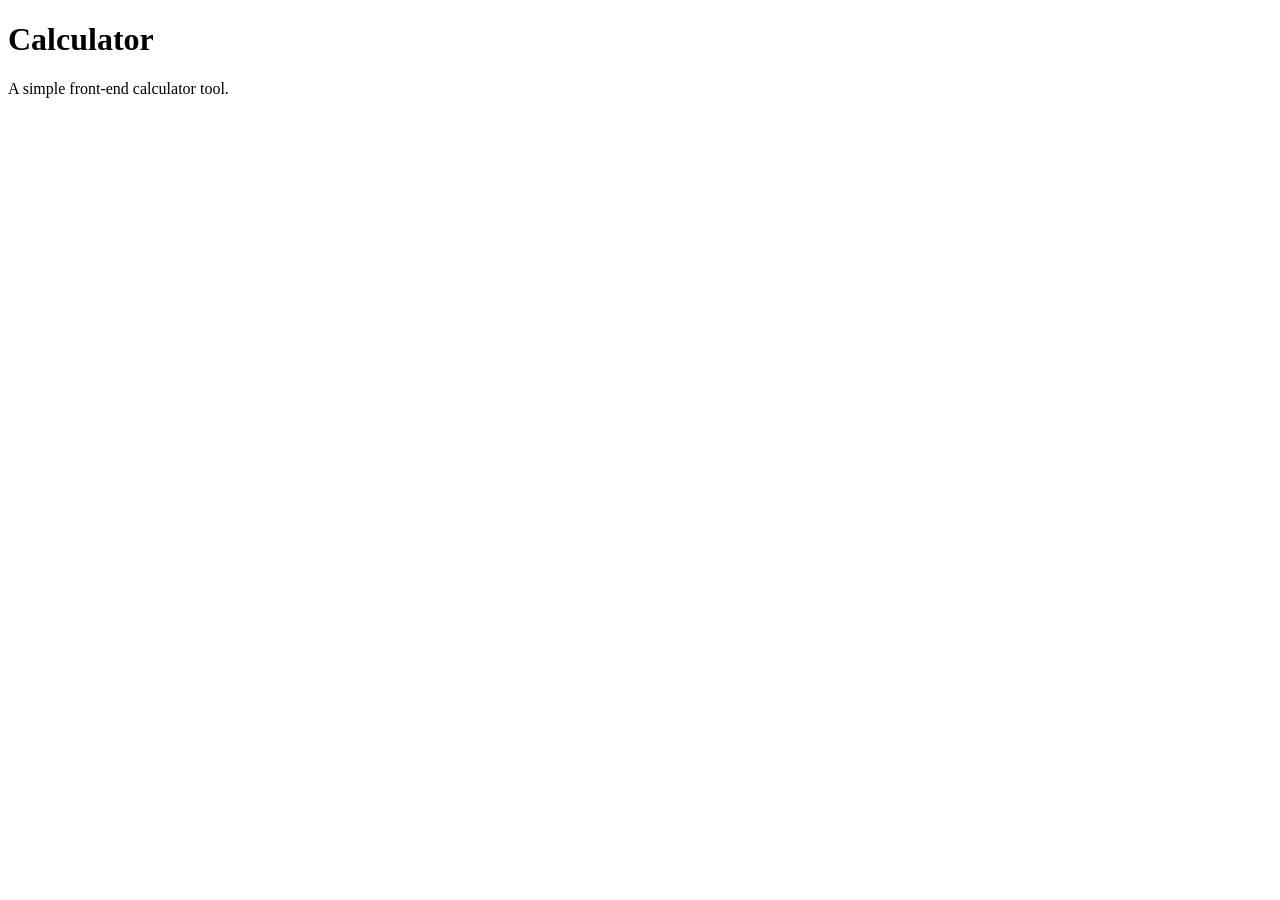
==== examples/calculator/index.html @ 197e3ed9 "[vm-ssh] Add instructions for VM SSH based approach" ====
<!DOCTYPE html>
<html lang="en">
<head>
    <meta charset="UTF-8">
    <meta name="viewport" content="width=device-width, initial-scale=1.0">
    <title>Calculator</title>
</head>
<body>
    <h1>Calculator</h1>
    <p>A simple front-end calculator tool.</p>
    <!-- Basic boilerplate for calculator -->
</body>
</html>
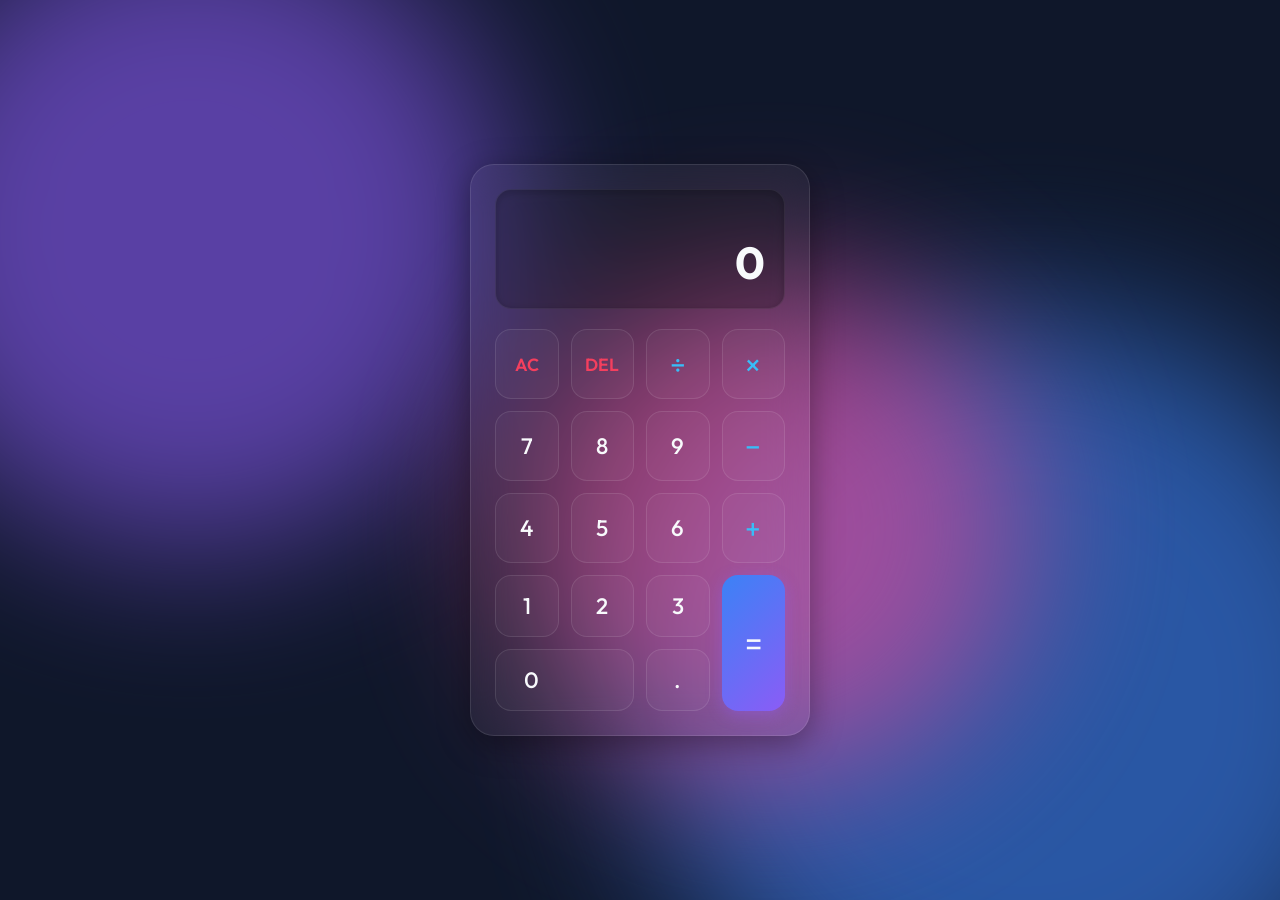
==== commit 42f93954: "Add instructions for vm-ssh infra and deployment" ====
--- a/examples/calculator/index.html
+++ b/examples/calculator/index.html
@@ -3,11 +3,54 @@
 <head>
     <meta charset="UTF-8">
     <meta name="viewport" content="width=device-width, initial-scale=1.0">
-    <title>Calculator</title>
+    <title>Modern Glassmorphism Calculator</title>
+    <meta name="description" content="A simple, aesthetic calculator featuring glassmorphism and dynamic animations.">
+    <link rel="preconnect" href="https://fonts.googleapis.com">
+    <link rel="preconnect" href="https://fonts.gstatic.com" crossorigin>
+    <link href="https://fonts.googleapis.com/css2?family=Inter:wght@300;400;600&family=Outfit:wght@400;500;700&display=swap" rel="stylesheet">
+    <link rel="stylesheet" href="styles.css">
 </head>
 <body>
-    <h1>Calculator</h1>
-    <p>A simple front-end calculator tool.</p>
-    <!-- Basic boilerplate for calculator -->
+    <div class="background-shapes">
+        <div class="shape shape-1"></div>
+        <div class="shape shape-2"></div>
+        <div class="shape shape-3"></div>
+    </div>
+
+    <main class="calculator-container">
+        <div class="calculator">
+            <div class="display">
+                <div class="previous-operand" id="previous-operand"></div>
+                <div class="current-operand" id="current-operand">0</div>
+            </div>
+            
+            <div class="keypad">
+                <button class="btn btn-action" data-action="clear">AC</button>
+                <button class="btn btn-action" data-action="delete">DEL</button>
+                <button class="btn btn-operator" data-action="operator" data-value="/">÷</button>
+                <button class="btn btn-operator" data-action="operator" data-value="*">×</button>
+
+                <button class="btn btn-number" data-value="7">7</button>
+                <button class="btn btn-number" data-value="8">8</button>
+                <button class="btn btn-number" data-value="9">9</button>
+                <button class="btn btn-operator" data-action="operator" data-value="-">−</button>
+
+                <button class="btn btn-number" data-value="4">4</button>
+                <button class="btn btn-number" data-value="5">5</button>
+                <button class="btn btn-number" data-value="6">6</button>
+                <button class="btn btn-operator" data-action="operator" data-value="+">+</button>
+
+                <button class="btn btn-number" data-value="1">1</button>
+                <button class="btn btn-number" data-value="2">2</button>
+                <button class="btn btn-number" data-value="3">3</button>
+                <button class="btn btn-equals" data-action="calculate">=</button>
+
+                <button class="btn btn-number span-2" data-value="0">0</button>
+                <button class="btn btn-number" data-value=".">.</button>
+            </div>
+        </div>
+    </main>
+
+    <script src="script.js"></script>
 </body>
 </html>
--- a/examples/calculator/styles.css
+++ b/examples/calculator/styles.css
@@ -0,0 +1,243 @@
+:root {
+    --bg-color: #0f172a;
+    --text-primary: #f8fafc;
+    --text-secondary: #94a3b8;
+    
+    --glass-bg: rgba(255, 255, 255, 0.05);
+    --glass-border: rgba(255, 255, 255, 0.1);
+    --glass-shadow: 0 8px 32px 0 rgba(0, 0, 0, 0.37);
+    
+    --accent-1: #3b82f6; /* Blue */
+    --accent-2: #8b5cf6; /* Purple */
+    --accent-3: #ec4899; /* Pink */
+    
+    --btn-bg: rgba(255, 255, 255, 0.03);
+    --btn-hover: rgba(255, 255, 255, 0.1);
+    --btn-active: rgba(255, 255, 255, 0.05);
+    
+    --operator-color: #38bdf8;
+    --action-color: #f43f5e;
+    --equals-bg: linear-gradient(135deg, var(--accent-1), var(--accent-2));
+}
+
+* {
+    box-sizing: border-box;
+    margin: 0;
+    padding: 0;
+}
+
+body {
+    font-family: 'Inter', sans-serif;
+    background-color: var(--bg-color);
+    color: var(--text-primary);
+    min-height: 100vh;
+    display: flex;
+    justify-content: center;
+    align-items: center;
+    overflow: hidden;
+    position: relative;
+}
+
+/* Dynamic Animated Background Shapes */
+.background-shapes {
+    position: absolute;
+    top: 0;
+    left: 0;
+    width: 100%;
+    height: 100%;
+    z-index: 0;
+    overflow: hidden;
+}
+
+.shape {
+    position: absolute;
+    border-radius: 50%;
+    filter: blur(80px);
+    opacity: 0.6;
+    animation: float 20s infinite alternate ease-in-out;
+}
+
+.shape-1 {
+    top: -10%;
+    left: -10%;
+    width: 50vw;
+    height: 50vw;
+    background: var(--accent-2);
+    animation-delay: 0s;
+}
+
+.shape-2 {
+    bottom: -20%;
+    right: -10%;
+    width: 60vw;
+    height: 60vw;
+    background: var(--accent-1);
+    animation-delay: -5s;
+}
+
+.shape-3 {
+    top: 30%;
+    left: 40%;
+    width: 40vw;
+    height: 40vw;
+    background: var(--accent-3);
+    animation-delay: -10s;
+}
+
+@keyframes float {
+    0% { transform: translate(0, 0) scale(1); }
+    50% { transform: translate(10%, 15%) scale(1.1); }
+    100% { transform: translate(-5%, 5%) scale(0.9); }
+}
+
+/* Calculator Container */
+.calculator-container {
+    position: relative;
+    z-index: 1;
+    width: 100%;
+    max-width: 380px;
+    padding: 20px;
+}
+
+.calculator {
+    background: var(--glass-bg);
+    backdrop-filter: blur(20px);
+    -webkit-backdrop-filter: blur(20px);
+    border: 1px solid var(--glass-border);
+    border-radius: 24px;
+    padding: 24px;
+    box-shadow: var(--glass-shadow);
+    display: flex;
+    flex-direction: column;
+    gap: 20px;
+}
+
+/* Display Area */
+.display {
+    background: rgba(0, 0, 0, 0.2);
+    border-radius: 16px;
+    padding: 20px;
+    display: flex;
+    flex-direction: column;
+    align-items: flex-end;
+    justify-content: space-around;
+    min-height: 120px;
+    word-wrap: break-word;
+    word-break: break-all;
+    border: 1px solid rgba(255, 255, 255, 0.05);
+    box-shadow: inset 0 2px 10px rgba(0, 0, 0, 0.2);
+}
+
+.previous-operand {
+    color: var(--text-secondary);
+    font-size: 1.1rem;
+    min-height: 1.5rem;
+    font-family: 'Outfit', sans-serif;
+    letter-spacing: 1px;
+}
+
+.current-operand {
+    color: var(--text-primary);
+    font-size: 2.8rem;
+    font-weight: 700;
+    font-family: 'Outfit', sans-serif;
+    line-height: 1.1;
+    letter-spacing: -1px;
+}
+
+/* Keypad Grid */
+.keypad {
+    display: grid;
+    grid-template-columns: repeat(4, 1fr);
+    gap: 12px;
+}
+
+/* Buttons */
+.btn {
+    cursor: pointer;
+    border: 1px solid var(--glass-border);
+    outline: none;
+    background: var(--btn-bg);
+    color: var(--text-primary);
+    font-size: 1.4rem;
+    font-family: 'Outfit', sans-serif;
+    font-weight: 500;
+    border-radius: 16px;
+    padding: 16px 0;
+    transition: all 0.2s cubic-bezier(0.25, 0.46, 0.45, 0.94);
+    display: flex;
+    justify-content: center;
+    align-items: center;
+    user-select: none;
+}
+
+.btn:hover {
+    background: var(--btn-hover);
+    transform: translateY(-2px);
+    box-shadow: 0 5px 15px rgba(0, 0, 0, 0.2);
+}
+
+.btn:active {
+    background: var(--btn-active);
+    transform: translateY(1px);
+    box-shadow: none;
+}
+
+.btn-operator {
+    color: var(--operator-color);
+    font-size: 1.8rem;
+    font-weight: 400;
+}
+
+.btn-action {
+    color: var(--action-color);
+    font-weight: 600;
+    font-size: 1.1rem;
+}
+
+.btn-equals {
+    grid-row: span 2;
+    background: var(--equals-bg);
+    border: none;
+    font-size: 2rem;
+    font-weight: 400;
+    box-shadow: 0 4px 15px rgba(139, 92, 246, 0.4);
+}
+
+.btn-equals:hover {
+    background: linear-gradient(135deg, #60a5fa, #a78bfa);
+    box-shadow: 0 8px 25px rgba(139, 92, 246, 0.6);
+}
+
+.span-2 {
+    grid-column: span 2;
+    justify-content: flex-start;
+    padding-left: 28px;
+}
+
+/* Animation for button press via JS */
+.btn.pressed {
+    transform: scale(0.95);
+    background: rgba(255, 255, 255, 0.2);
+}
+
+@media (max-width: 400px) {
+    .calculator-container {
+        padding: 10px;
+    }
+    
+    .calculator {
+        padding: 16px;
+        border-radius: 20px;
+    }
+    
+    .btn {
+        padding: 12px 0;
+        font-size: 1.2rem;
+        border-radius: 12px;
+    }
+    
+    .current-operand {
+        font-size: 2.2rem;
+    }
+}
